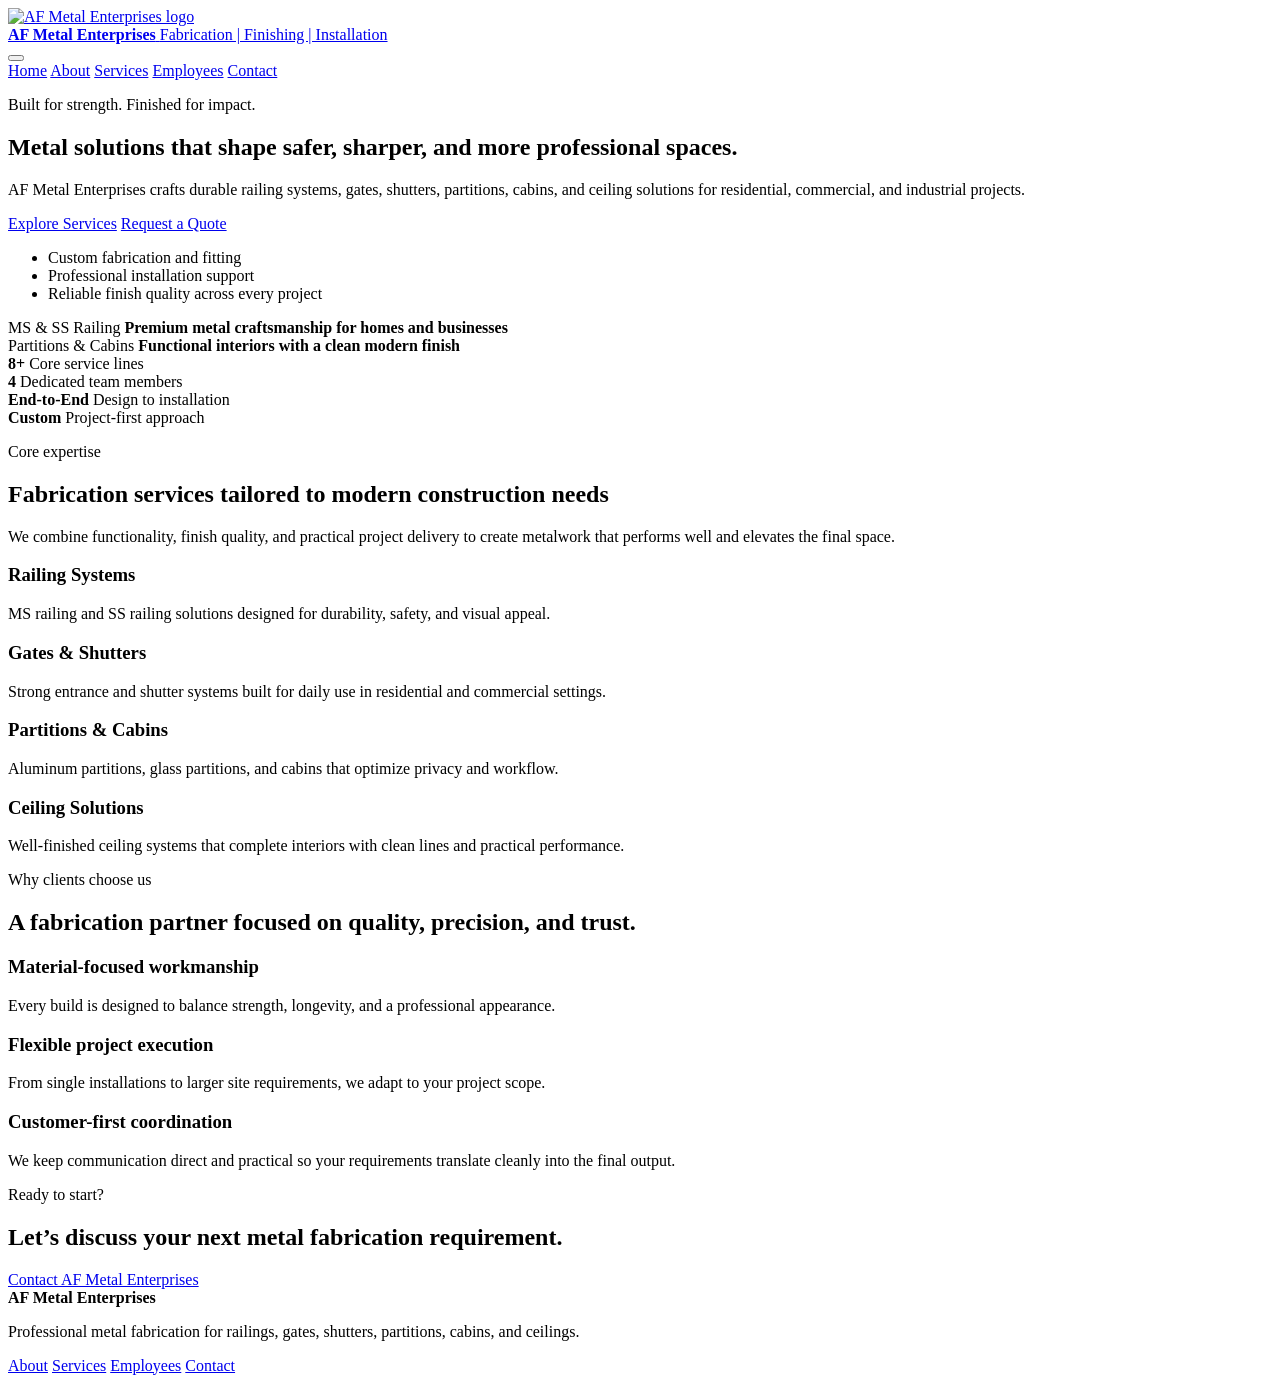
==== index.html @ 8b02d4f2 "Add files via upload" ====
<!DOCTYPE html>
<html lang="en">
<head>
  <meta charset="UTF-8">
  <meta name="viewport" content="width=device-width, initial-scale=1.0">
  <title>AF Metal Enterprises | Precision Metal Fabrication</title>
  <meta
    name="description"
    content="AF Metal Enterprises delivers reliable metal fabrication solutions including railings, gates, shutters, partitions, cabins, and ceiling systems."
  >
  <link rel="preconnect" href="https://fonts.googleapis.com">
  <link rel="preconnect" href="https://fonts.gstatic.com" crossorigin>
  <link href="https://fonts.googleapis.com/css2?family=Barlow:wght@400;500;600;700;800&family=Urbanist:wght@400;500;600;700&display=swap" rel="stylesheet">
  <link rel="stylesheet" href="assets/styles.css">
</head>
<body>
  <header class="site-header">
    <div class="container nav-wrap">
      <a class="brand" href="index.html" aria-label="AF Metal Enterprises home">
        <img src="assets/logo.svg" alt="AF Metal Enterprises logo">
        <div>
          <strong>AF Metal Enterprises</strong>
          <span>Fabrication | Finishing | Installation</span>
        </div>
      </a>
      <button class="nav-toggle" aria-expanded="false" aria-controls="site-nav">
        <span></span>
        <span></span>
        <span></span>
      </button>
      <nav class="site-nav" id="site-nav">
        <a class="active" href="index.html">Home</a>
        <a href="about.html">About</a>
        <a href="services.html">Services</a>
        <a href="team.html">Employees</a>
        <a href="contact.html">Contact</a>
      </nav>
    </div>
  </header>

  <main>
    <section class="hero">
      <div class="container hero-grid">
        <div class="hero-copy">
          <p class="eyebrow">Built for strength. Finished for impact.</p>
          <h1>Metal solutions that shape safer, sharper, and more professional spaces.</h1>
          <p class="lead">
            AF Metal Enterprises crafts durable railing systems, gates, shutters, partitions,
            cabins, and ceiling solutions for residential, commercial, and industrial projects.
          </p>
          <div class="hero-actions">
            <a class="button button-primary" href="services.html">Explore Services</a>
            <a class="button button-secondary" href="contact.html">Request a Quote</a>
          </div>
          <ul class="hero-points">
            <li>Custom fabrication and fitting</li>
            <li>Professional installation support</li>
            <li>Reliable finish quality across every project</li>
          </ul>
        </div>
        <div class="hero-panel">
          <div class="hero-card hero-card-main">
            <span>MS & SS Railing</span>
            <strong>Premium metal craftsmanship for homes and businesses</strong>
          </div>
          <div class="hero-card hero-card-accent">
            <span>Partitions & Cabins</span>
            <strong>Functional interiors with a clean modern finish</strong>
          </div>
          <div class="hero-stat-grid">
            <div class="hero-stat">
              <strong>8+</strong>
              <span>Core service lines</span>
            </div>
            <div class="hero-stat">
              <strong>4</strong>
              <span>Dedicated team members</span>
            </div>
            <div class="hero-stat">
              <strong>End-to-End</strong>
              <span>Design to installation</span>
            </div>
            <div class="hero-stat">
              <strong>Custom</strong>
              <span>Project-first approach</span>
            </div>
          </div>
        </div>
      </div>
    </section>

    <section class="section">
      <div class="container">
        <div class="section-heading">
          <p class="eyebrow">Core expertise</p>
          <h2>Fabrication services tailored to modern construction needs</h2>
          <p>
            We combine functionality, finish quality, and practical project delivery to create
            metalwork that performs well and elevates the final space.
          </p>
        </div>
        <div class="card-grid">
          <article class="feature-card">
            <h3>Railing Systems</h3>
            <p>MS railing and SS railing solutions designed for durability, safety, and visual appeal.</p>
          </article>
          <article class="feature-card">
            <h3>Gates & Shutters</h3>
            <p>Strong entrance and shutter systems built for daily use in residential and commercial settings.</p>
          </article>
          <article class="feature-card">
            <h3>Partitions & Cabins</h3>
            <p>Aluminum partitions, glass partitions, and cabins that optimize privacy and workflow.</p>
          </article>
          <article class="feature-card">
            <h3>Ceiling Solutions</h3>
            <p>Well-finished ceiling systems that complete interiors with clean lines and practical performance.</p>
          </article>
        </div>
      </div>
    </section>

    <section class="section section-dark">
      <div class="container split-section">
        <div>
          <p class="eyebrow">Why clients choose us</p>
          <h2>A fabrication partner focused on quality, precision, and trust.</h2>
        </div>
        <div class="check-list">
          <div>
            <h3>Material-focused workmanship</h3>
            <p>Every build is designed to balance strength, longevity, and a professional appearance.</p>
          </div>
          <div>
            <h3>Flexible project execution</h3>
            <p>From single installations to larger site requirements, we adapt to your project scope.</p>
          </div>
          <div>
            <h3>Customer-first coordination</h3>
            <p>We keep communication direct and practical so your requirements translate cleanly into the final output.</p>
          </div>
        </div>
      </div>
    </section>

    <section class="section">
      <div class="container cta-banner">
        <div>
          <p class="eyebrow">Ready to start?</p>
          <h2>Let’s discuss your next metal fabrication requirement.</h2>
        </div>
        <a class="button button-primary" href="contact.html">Contact AF Metal Enterprises</a>
      </div>
    </section>
  </main>

  <footer class="site-footer">
    <div class="container footer-wrap">
      <div>
        <strong>AF Metal Enterprises</strong>
        <p>Professional metal fabrication for railings, gates, shutters, partitions, cabins, and ceilings.</p>
      </div>
      <div class="footer-links">
        <a href="about.html">About</a>
        <a href="services.html">Services</a>
        <a href="team.html">Employees</a>
        <a href="contact.html">Contact</a>
      </div>
    </div>
  </footer>

  <script src="assets/script.js"></script>
</body>
</html>
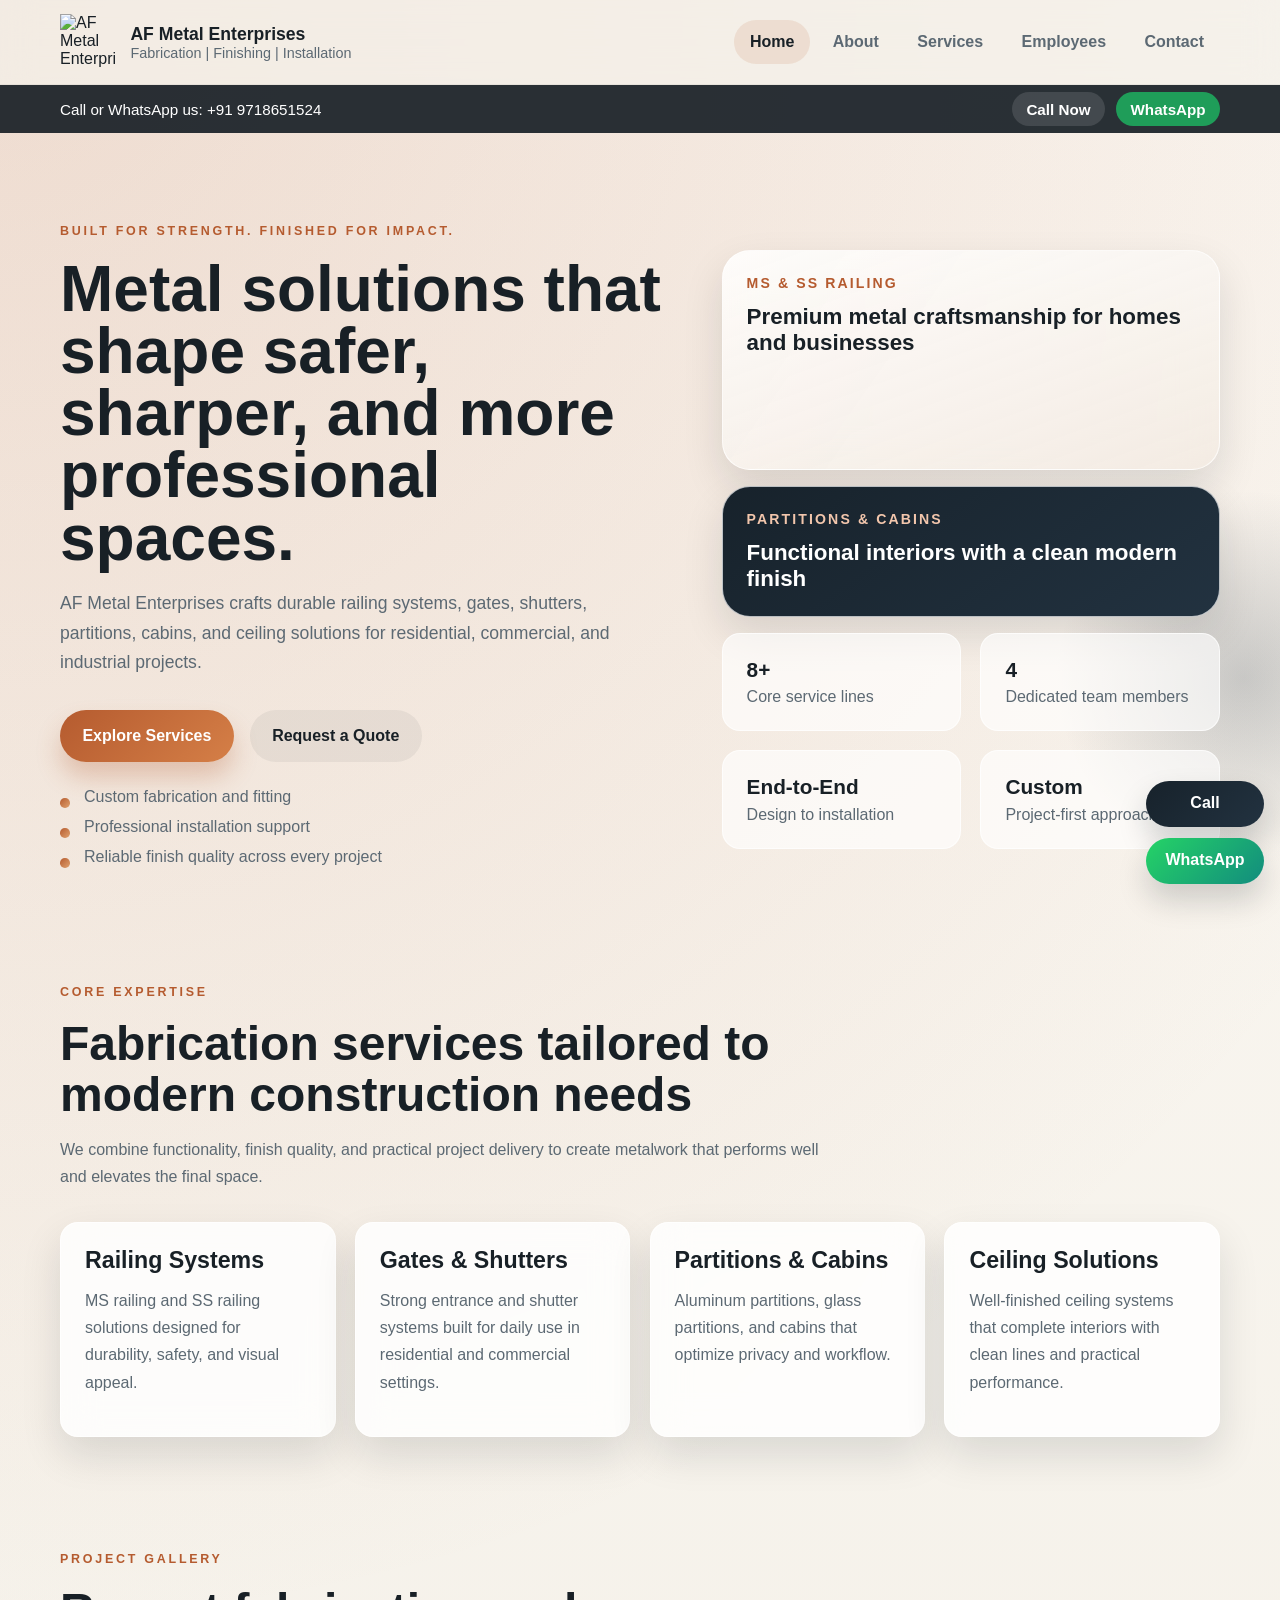
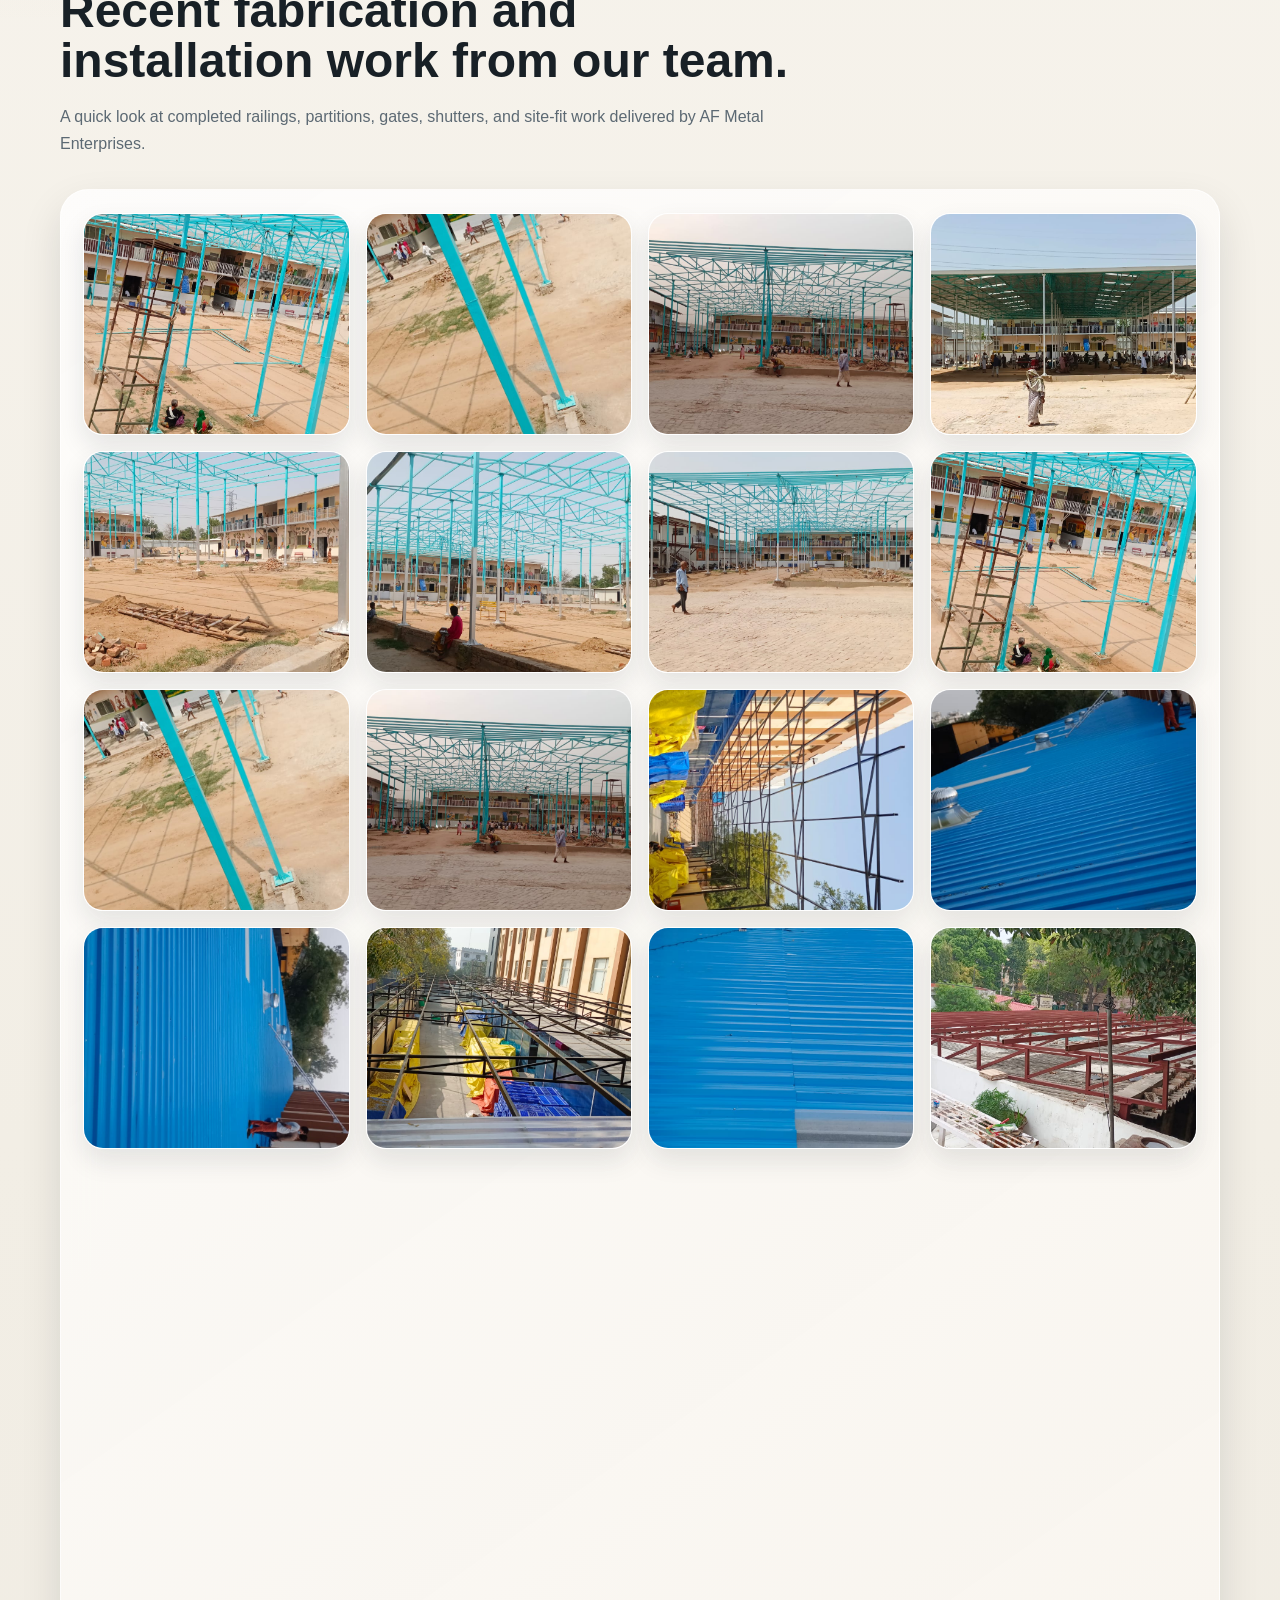
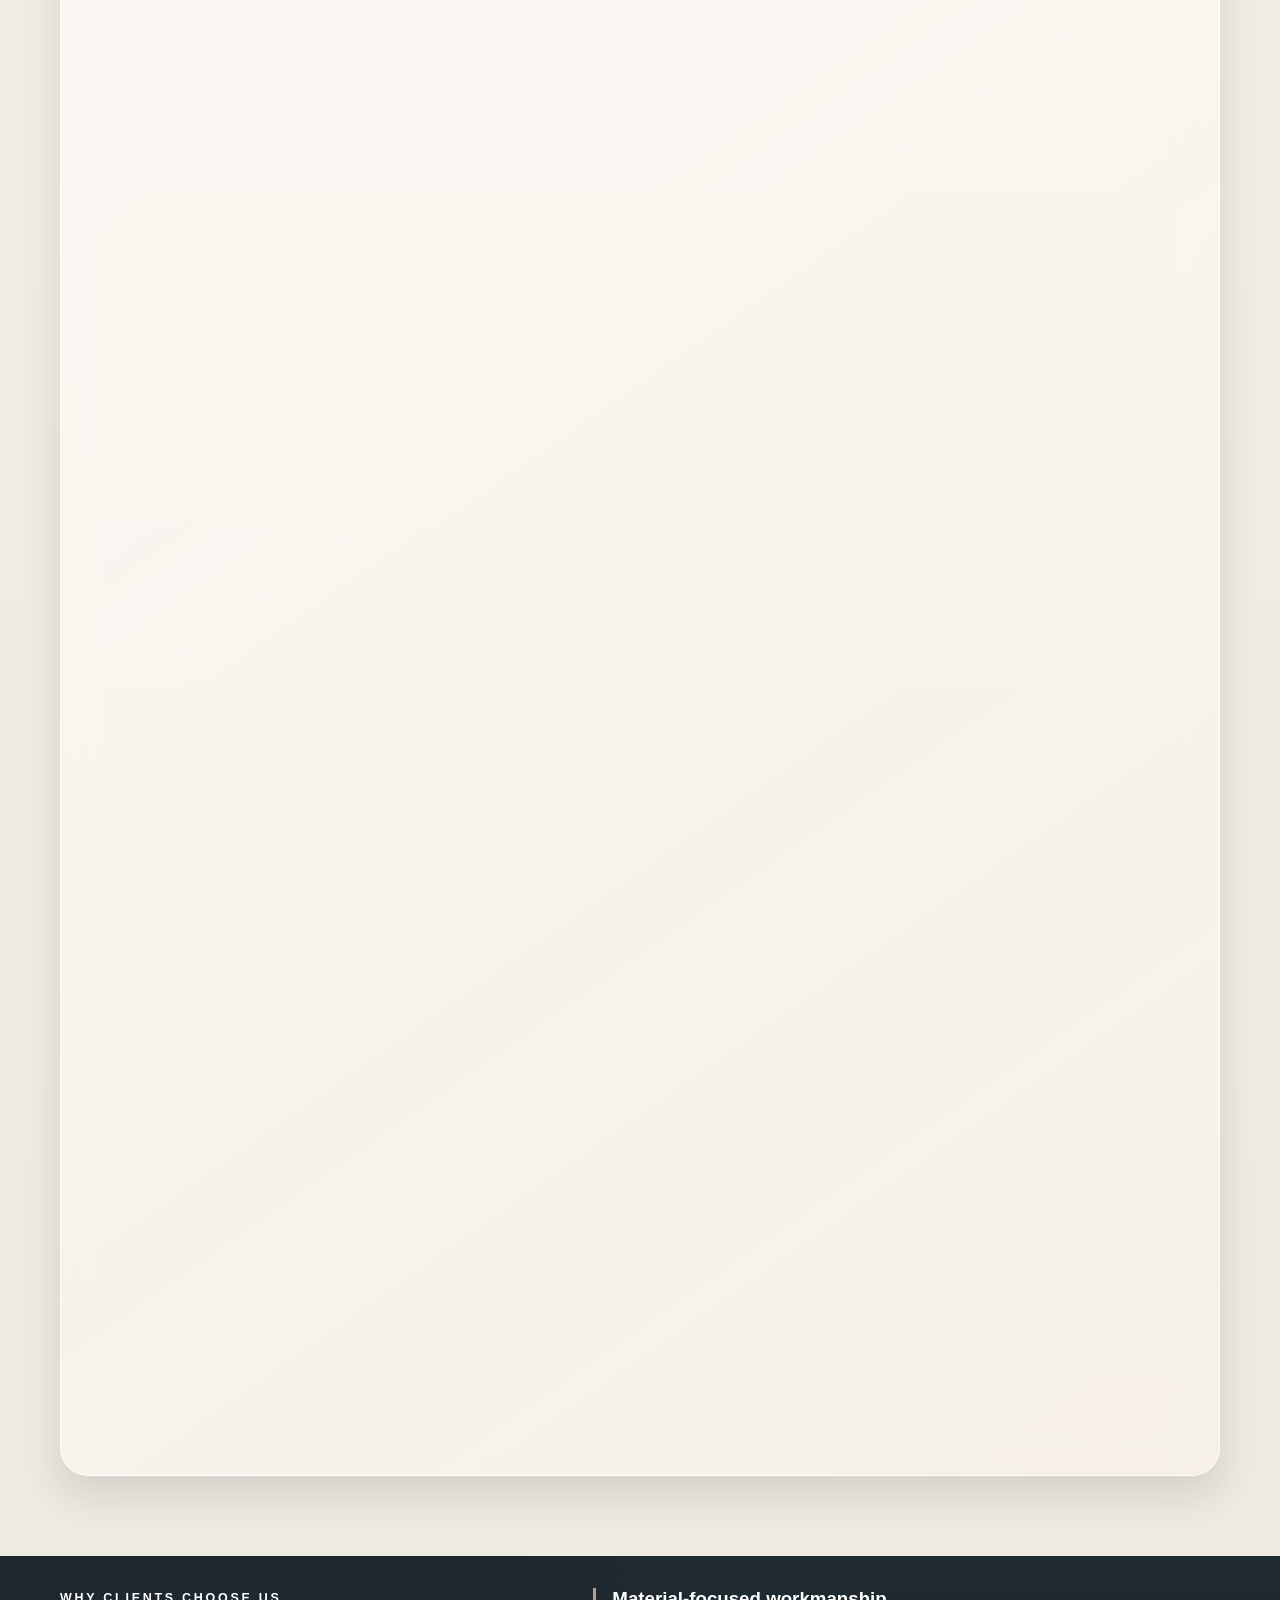
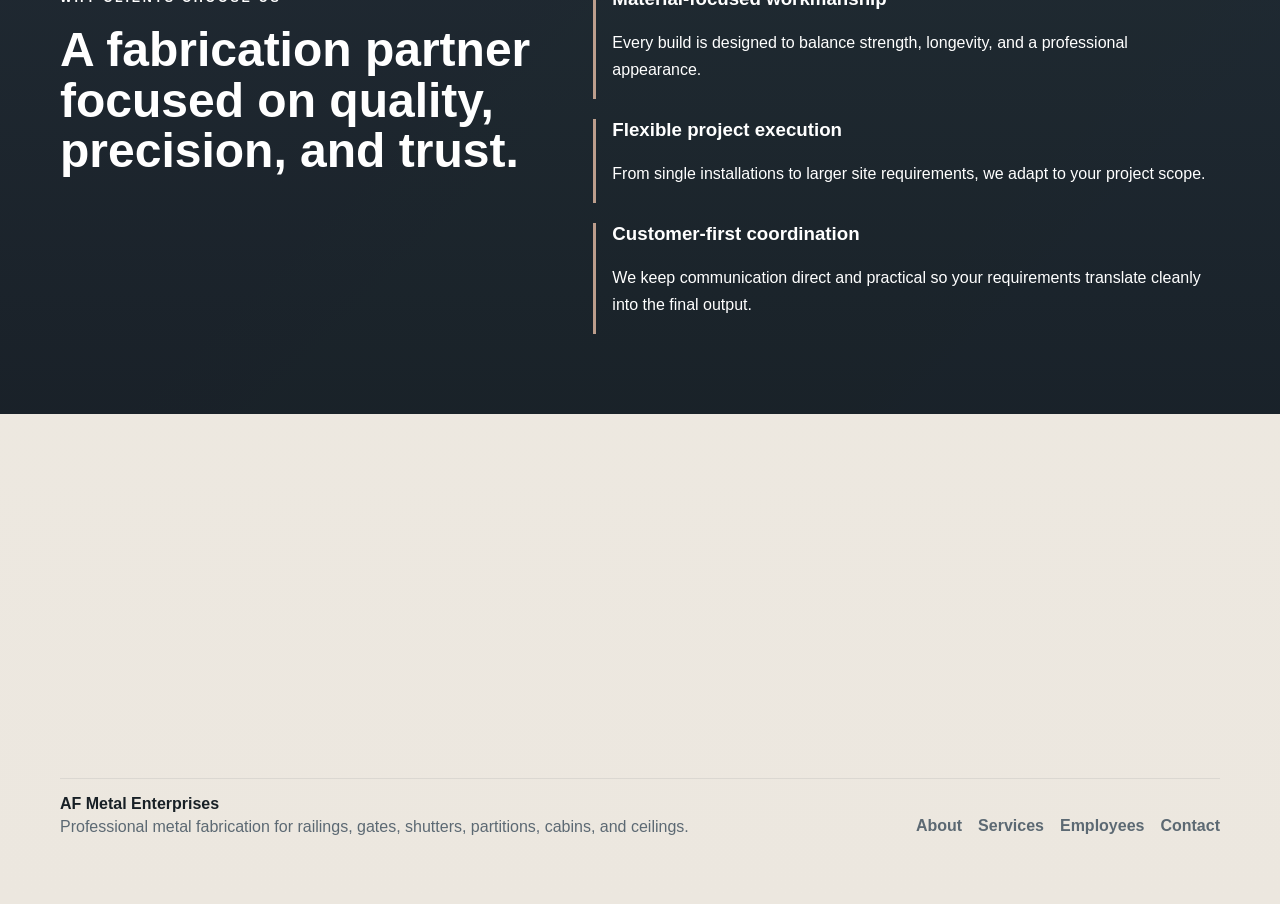
==== commit 217da7c3: "Add files via upload" ====
--- a/index.html
+++ b/index.html
@@ -38,6 +38,16 @@
     </div>
   </header>
 
+  <div class="contact-strip">
+    <div class="container contact-strip-wrap">
+      <span>Call or WhatsApp us: <a href="tel:+919718651524">+91 9718651524</a></span>
+      <div class="contact-strip-actions">
+        <a href="tel:+919718651524">Call Now</a>
+        <a href="https://wa.me/919718651524" target="_blank" rel="noopener noreferrer">WhatsApp</a>
+      </div>
+    </div>
+  </div>
+
   <main>
     <section class="hero">
       <div class="container hero-grid">
@@ -120,6 +130,68 @@
       </div>
     </section>
 
+    <section class="section" id="gallery">
+      <div class="container">
+        <div class="section-heading">
+          <p class="eyebrow">Project gallery</p>
+          <h2>Recent fabrication and installation work from our team.</h2>
+          <p>
+            A quick look at completed railings, partitions, gates, shutters, and site-fit work
+            delivered by AF Metal Enterprises.
+          </p>
+        </div>
+        <div class="gallery-shell">
+          <div class="gallery-grid">
+            <figure class="gallery-item"><img src="image/3395d82e-5c03-4861-81c0-1f1df568e9cb.jpg" alt="AF Metal Enterprises fabrication project photo 1" loading="lazy"></figure>
+            <figure class="gallery-item"><img src="image/57dc7f8e-3d53-435e-9eb4-927560e8a724.jpg" alt="AF Metal Enterprises fabrication project photo 2" loading="lazy"></figure>
+            <figure class="gallery-item"><img src="image/da5f22d9-324e-4f74-80af-08bebeda7c57.jpg" alt="AF Metal Enterprises fabrication project photo 3" loading="lazy"></figure>
+            <figure class="gallery-item"><img src="image/IMG_5376.JPG" alt="AF Metal Enterprises fabrication project photo 4" loading="lazy"></figure>
+            <figure class="gallery-item"><img src="image/IMG_5377.JPG" alt="AF Metal Enterprises fabrication project photo 5" loading="lazy"></figure>
+            <figure class="gallery-item"><img src="image/IMG_5378.JPG" alt="AF Metal Enterprises fabrication project photo 6" loading="lazy"></figure>
+            <figure class="gallery-item"><img src="image/IMG_5379.JPG" alt="AF Metal Enterprises fabrication project photo 7" loading="lazy"></figure>
+            <figure class="gallery-item"><img src="image/IMG_5380.JPG" alt="AF Metal Enterprises fabrication project photo 8" loading="lazy"></figure>
+            <figure class="gallery-item"><img src="image/IMG_5381.JPG" alt="AF Metal Enterprises fabrication project photo 9" loading="lazy"></figure>
+            <figure class="gallery-item"><img src="image/IMG_5382.JPG" alt="AF Metal Enterprises fabrication project photo 10" loading="lazy"></figure>
+            <figure class="gallery-item"><img src="image/IMG_5384.JPG" alt="AF Metal Enterprises fabrication project photo 11" loading="lazy"></figure>
+            <figure class="gallery-item"><img src="image/IMG_5385.JPG" alt="AF Metal Enterprises fabrication project photo 12" loading="lazy"></figure>
+            <figure class="gallery-item"><img src="image/IMG_5386.JPG" alt="AF Metal Enterprises fabrication project photo 13" loading="lazy"></figure>
+            <figure class="gallery-item"><img src="image/IMG_5387.JPG" alt="AF Metal Enterprises fabrication project photo 14" loading="lazy"></figure>
+            <figure class="gallery-item"><img src="image/IMG_5388.JPG" alt="AF Metal Enterprises fabrication project photo 15" loading="lazy"></figure>
+            <figure class="gallery-item"><img src="image/IMG_5389.JPG" alt="AF Metal Enterprises fabrication project photo 16" loading="lazy"></figure>
+            <figure class="gallery-item"><img src="image/IMG_5390.JPG" alt="AF Metal Enterprises fabrication project photo 17" loading="lazy"></figure>
+            <figure class="gallery-item"><img src="image/IMG_5391.JPG" alt="AF Metal Enterprises fabrication project photo 18" loading="lazy"></figure>
+            <figure class="gallery-item"><img src="image/IMG_5392.JPG" alt="AF Metal Enterprises fabrication project photo 19" loading="lazy"></figure>
+            <figure class="gallery-item"><img src="image/IMG_5393.JPG" alt="AF Metal Enterprises fabrication project photo 20" loading="lazy"></figure>
+            <figure class="gallery-item"><img src="image/IMG_5394.JPG" alt="AF Metal Enterprises fabrication project photo 21" loading="lazy"></figure>
+            <figure class="gallery-item"><img src="image/IMG_5395.JPG" alt="AF Metal Enterprises fabrication project photo 22" loading="lazy"></figure>
+            <figure class="gallery-item"><img src="image/IMG_5396.JPG" alt="AF Metal Enterprises fabrication project photo 23" loading="lazy"></figure>
+            <figure class="gallery-item"><img src="image/IMG_5397.JPG" alt="AF Metal Enterprises fabrication project photo 24" loading="lazy"></figure>
+            <figure class="gallery-item"><img src="image/IMG_5398.JPG" alt="AF Metal Enterprises fabrication project photo 25" loading="lazy"></figure>
+            <figure class="gallery-item"><img src="image/IMG_5399.JPG" alt="AF Metal Enterprises fabrication project photo 26" loading="lazy"></figure>
+            <figure class="gallery-item"><img src="image/IMG_5400.JPG" alt="AF Metal Enterprises fabrication project photo 27" loading="lazy"></figure>
+            <figure class="gallery-item"><img src="image/IMG_5401.JPG" alt="AF Metal Enterprises fabrication project photo 28" loading="lazy"></figure>
+            <figure class="gallery-item"><img src="image/IMG_5402.JPG" alt="AF Metal Enterprises fabrication project photo 29" loading="lazy"></figure>
+            <figure class="gallery-item"><img src="image/IMG_5403.JPG" alt="AF Metal Enterprises fabrication project photo 30" loading="lazy"></figure>
+            <figure class="gallery-item"><img src="image/IMG_5405.JPG" alt="AF Metal Enterprises fabrication project photo 31" loading="lazy"></figure>
+            <figure class="gallery-item"><img src="image/IMG_5407.JPG" alt="AF Metal Enterprises fabrication project photo 32" loading="lazy"></figure>
+            <figure class="gallery-item"><img src="image/IMG_5408.JPG" alt="AF Metal Enterprises fabrication project photo 33" loading="lazy"></figure>
+            <figure class="gallery-item"><img src="image/IMG_5409.JPG" alt="AF Metal Enterprises fabrication project photo 34" loading="lazy"></figure>
+            <figure class="gallery-item"><img src="image/IMG_5410.JPG" alt="AF Metal Enterprises fabrication project photo 35" loading="lazy"></figure>
+            <figure class="gallery-item"><img src="image/IMG_5411.JPG" alt="AF Metal Enterprises fabrication project photo 36" loading="lazy"></figure>
+            <figure class="gallery-item"><img src="image/IMG_5412.JPG" alt="AF Metal Enterprises fabrication project photo 37" loading="lazy"></figure>
+            <figure class="gallery-item"><img src="image/IMG_5413.JPG" alt="AF Metal Enterprises fabrication project photo 38" loading="lazy"></figure>
+            <figure class="gallery-item"><img src="image/IMG_5414.JPG" alt="AF Metal Enterprises fabrication project photo 39" loading="lazy"></figure>
+            <figure class="gallery-item"><img src="image/IMG_5415.JPG" alt="AF Metal Enterprises fabrication project photo 40" loading="lazy"></figure>
+            <figure class="gallery-item"><img src="image/IMG_5417.JPG" alt="AF Metal Enterprises fabrication project photo 41" loading="lazy"></figure>
+            <figure class="gallery-item"><img src="image/IMG_5418.JPG" alt="AF Metal Enterprises fabrication project photo 42" loading="lazy"></figure>
+            <figure class="gallery-item"><img src="image/IMG_5419.JPG" alt="AF Metal Enterprises fabrication project photo 43" loading="lazy"></figure>
+            <figure class="gallery-item"><img src="image/IMG_5420.JPG" alt="AF Metal Enterprises fabrication project photo 44" loading="lazy"></figure>
+            <figure class="gallery-item"><img src="image/IMG_5421.JPG" alt="AF Metal Enterprises fabrication project photo 45" loading="lazy"></figure>
+          </div>
+        </div>
+      </div>
+    </section>
+
     <section class="section section-dark">
       <div class="container split-section">
         <div>
@@ -169,6 +241,11 @@
     </div>
   </footer>
 
+  <div class="floating-contact" aria-label="Quick contact actions">
+    <a class="floating-contact-call" href="tel:+919718651524">Call</a>
+    <a class="floating-contact-whatsapp" href="https://wa.me/919718651524" target="_blank" rel="noopener noreferrer">WhatsApp</a>
+  </div>
+
   <script src="assets/script.js"></script>
 </body>
 </html>
--- a/assets/styles.css
+++ b/assets/styles.css
@@ -0,0 +1,777 @@
+:root {
+  --bg: #f4f1ea;
+  --surface: rgba(255, 255, 255, 0.82);
+  --surface-strong: #ffffff;
+  --surface-dark: #17222b;
+  --surface-dark-alt: #223240;
+  --text: #182026;
+  --muted: #5c6973;
+  --primary: #b55b2f;
+  --primary-deep: #8d431d;
+  --secondary: #7f8f98;
+  --line: rgba(24, 32, 38, 0.08);
+  --shadow: 0 18px 40px rgba(18, 28, 35, 0.12);
+  --radius-lg: 28px;
+  --radius-md: 18px;
+  --radius-sm: 12px;
+  --container: 1160px;
+}
+
+* {
+  box-sizing: border-box;
+}
+
+html {
+  scroll-behavior: smooth;
+}
+
+body {
+  margin: 0;
+  font-family: "Urbanist", sans-serif;
+  color: var(--text);
+  background:
+    radial-gradient(circle at top left, rgba(181, 91, 47, 0.18), transparent 28%),
+    linear-gradient(180deg, #fbf8f3 0%, #f2eee5 48%, #ece7df 100%);
+}
+
+img {
+  display: block;
+  max-width: 100%;
+}
+
+a {
+  color: inherit;
+  text-decoration: none;
+}
+
+p {
+  line-height: 1.7;
+  color: var(--muted);
+}
+
+h1,
+h2,
+h3,
+strong {
+  font-family: "Barlow", sans-serif;
+  color: var(--text);
+}
+
+h1,
+h2,
+h3,
+p {
+  margin-top: 0;
+}
+
+.container {
+  width: min(calc(100% - 2rem), var(--container));
+  margin: 0 auto;
+}
+
+.site-header {
+  position: sticky;
+  top: 0;
+  z-index: 20;
+  backdrop-filter: blur(16px);
+  background: rgba(244, 241, 234, 0.72);
+  border-bottom: 1px solid rgba(24, 32, 38, 0.06);
+}
+
+.contact-strip {
+  background: rgba(24, 32, 38, 0.92);
+  color: #fff;
+}
+
+.contact-strip-wrap {
+  display: flex;
+  align-items: center;
+  justify-content: space-between;
+  gap: 1rem;
+  min-height: 48px;
+  font-size: 0.95rem;
+}
+
+.contact-strip-wrap span,
+.contact-strip-wrap span a {
+  color: #fff;
+}
+
+.contact-strip-actions {
+  display: flex;
+  flex-wrap: wrap;
+  gap: 0.7rem;
+}
+
+.contact-strip-actions a {
+  display: inline-flex;
+  align-items: center;
+  justify-content: center;
+  min-height: 34px;
+  padding: 0.45rem 0.9rem;
+  border-radius: 999px;
+  background: rgba(255, 255, 255, 0.12);
+  color: #fff;
+  font-weight: 700;
+}
+
+.contact-strip-actions a:last-child {
+  background: #1f9d59;
+}
+
+.nav-wrap {
+  display: flex;
+  align-items: center;
+  justify-content: space-between;
+  min-height: 84px;
+  gap: 1.5rem;
+}
+
+.brand {
+  display: flex;
+  align-items: center;
+  gap: 0.9rem;
+}
+
+.brand img {
+  width: 56px;
+  height: 56px;
+}
+
+.brand strong {
+  display: block;
+  font-size: 1.1rem;
+}
+
+.brand span {
+  display: block;
+  color: var(--muted);
+  font-size: 0.9rem;
+}
+
+.site-nav {
+  display: flex;
+  align-items: center;
+  gap: 0.4rem;
+}
+
+.site-nav a {
+  padding: 0.8rem 1rem;
+  border-radius: 999px;
+  color: var(--muted);
+  font-weight: 600;
+}
+
+.site-nav a:hover,
+.site-nav a.active {
+  background: rgba(181, 91, 47, 0.12);
+  color: var(--text);
+}
+
+.nav-toggle {
+  display: none;
+  border: 0;
+  background: transparent;
+  padding: 0.4rem;
+  cursor: pointer;
+}
+
+.nav-toggle span {
+  display: block;
+  width: 25px;
+  height: 2px;
+  background: var(--text);
+  margin: 5px 0;
+  transition: transform 0.25s ease, opacity 0.25s ease;
+}
+
+.hero,
+.page-hero {
+  position: relative;
+  overflow: hidden;
+}
+
+.hero::before,
+.page-hero::before {
+  content: "";
+  position: absolute;
+  inset: auto -12% 10% auto;
+  width: 380px;
+  height: 380px;
+  border-radius: 50%;
+  background: radial-gradient(circle, rgba(34, 50, 64, 0.22), transparent 70%);
+  pointer-events: none;
+}
+
+.hero {
+  padding: 5.5rem 0 4.5rem;
+}
+
+.page-hero {
+  padding: 4.5rem 0 2rem;
+}
+
+.hero-grid,
+.two-column,
+.contact-grid,
+.split-section {
+  display: grid;
+  gap: 2rem;
+}
+
+.hero-grid {
+  grid-template-columns: 1.2fr 0.95fr;
+  align-items: center;
+}
+
+.eyebrow {
+  margin-bottom: 1rem;
+  text-transform: uppercase;
+  letter-spacing: 0.22em;
+  font-size: 0.78rem;
+  font-weight: 700;
+  color: var(--primary);
+}
+
+.hero h1,
+.page-hero h1 {
+  font-size: clamp(2.6rem, 5vw, 5rem);
+  line-height: 0.97;
+  margin-bottom: 1.25rem;
+}
+
+.lead {
+  font-size: 1.1rem;
+  max-width: 60ch;
+}
+
+.narrow {
+  max-width: 48rem;
+}
+
+.hero-actions {
+  display: flex;
+  flex-wrap: wrap;
+  gap: 1rem;
+  margin: 2rem 0 1.6rem;
+}
+
+.button {
+  display: inline-flex;
+  align-items: center;
+  justify-content: center;
+  min-height: 52px;
+  padding: 0.95rem 1.4rem;
+  border-radius: 999px;
+  font-weight: 700;
+  transition: transform 0.2s ease, box-shadow 0.2s ease, background 0.2s ease;
+}
+
+.button:hover {
+  transform: translateY(-2px);
+}
+
+.button-primary {
+  background: linear-gradient(135deg, var(--primary) 0%, #d57f47 100%);
+  color: #fff;
+  box-shadow: 0 15px 24px rgba(181, 91, 47, 0.28);
+}
+
+.button-secondary {
+  background: rgba(24, 32, 38, 0.06);
+  color: var(--text);
+}
+
+.hero-points,
+.detail-list {
+  list-style: none;
+  padding: 0;
+  margin: 0;
+}
+
+.hero-points li,
+.detail-list li {
+  position: relative;
+  padding-left: 1.5rem;
+  margin-bottom: 0.75rem;
+  color: var(--muted);
+}
+
+.hero-points li::before,
+.detail-list li::before {
+  content: "";
+  position: absolute;
+  left: 0;
+  top: 0.65rem;
+  width: 0.6rem;
+  height: 0.6rem;
+  border-radius: 50%;
+  background: linear-gradient(135deg, var(--primary), #e0a26f);
+}
+
+.hero-panel {
+  display: grid;
+  gap: 1rem;
+}
+
+.hero-card,
+.feature-card,
+.service-card,
+.team-card,
+.info-panel,
+.contact-form,
+.cta-banner {
+  background: var(--surface);
+  border: 1px solid rgba(255, 255, 255, 0.7);
+  box-shadow: var(--shadow);
+  backdrop-filter: blur(18px);
+}
+
+.hero-card {
+  padding: 1.5rem;
+  border-radius: var(--radius-lg);
+}
+
+.hero-card span,
+.hero-card strong {
+  display: block;
+}
+
+.hero-card span {
+  color: var(--primary);
+  font-size: 0.88rem;
+  font-weight: 700;
+  margin-bottom: 0.8rem;
+  text-transform: uppercase;
+  letter-spacing: 0.15em;
+}
+
+.hero-card strong {
+  font-size: 1.4rem;
+  line-height: 1.15;
+}
+
+.hero-card-main {
+  min-height: 220px;
+  background:
+    linear-gradient(160deg, rgba(255, 255, 255, 0.88), rgba(242, 234, 225, 0.8)),
+    linear-gradient(125deg, rgba(181, 91, 47, 0.08), transparent 45%);
+}
+
+.hero-card-accent {
+  background: linear-gradient(145deg, var(--surface-dark) 0%, var(--surface-dark-alt) 100%);
+}
+
+.hero-card-accent strong,
+.hero-card-accent {
+  color: #fff;
+}
+
+.hero-card-accent span {
+  color: #f2c6ac;
+}
+
+.hero-stat-grid,
+.card-grid,
+.service-grid,
+.team-grid {
+  display: grid;
+  gap: 1.2rem;
+}
+
+.hero-stat-grid {
+  grid-template-columns: repeat(2, minmax(0, 1fr));
+}
+
+.hero-stat,
+.feature-card,
+.service-card,
+.team-card {
+  border-radius: var(--radius-md);
+  padding: 1.5rem;
+}
+
+.hero-stat {
+  background: rgba(255, 255, 255, 0.64);
+  border: 1px solid rgba(255, 255, 255, 0.7);
+}
+
+.hero-stat strong {
+  display: block;
+  font-size: 1.3rem;
+  margin-bottom: 0.4rem;
+}
+
+.hero-stat span {
+  color: var(--muted);
+}
+
+.section {
+  padding: 2rem 0 5rem;
+}
+
+.section-dark {
+  background:
+    linear-gradient(180deg, rgba(23, 34, 43, 0.96), rgba(17, 26, 34, 0.96)),
+    linear-gradient(135deg, rgba(181, 91, 47, 0.18), transparent);
+  color: #fff;
+}
+
+.section-dark h2,
+.section-dark h3,
+.section-dark strong,
+.section-dark p {
+  color: #fff;
+}
+
+.section-heading {
+  max-width: 48rem;
+  margin-bottom: 2rem;
+}
+
+.section-heading h2,
+.split-section h2,
+.cta-banner h2,
+.two-column h2,
+.info-panel h2 {
+  font-size: clamp(2rem, 4vw, 3rem);
+  line-height: 1.05;
+  margin-bottom: 1rem;
+}
+
+.card-grid {
+  grid-template-columns: repeat(4, minmax(0, 1fr));
+}
+
+.feature-card h3,
+.service-card h2,
+.team-card h2,
+.info-panel h3 {
+  font-size: 1.45rem;
+  margin-bottom: 0.8rem;
+}
+
+.split-section {
+  grid-template-columns: 0.8fr 1fr;
+  align-items: start;
+}
+
+.check-list {
+  display: grid;
+  gap: 1.25rem;
+}
+
+.check-list div {
+  border-left: 3px solid rgba(242, 198, 172, 0.75);
+  padding-left: 1rem;
+}
+
+.cta-banner {
+  border-radius: var(--radius-lg);
+  padding: 2rem;
+  display: flex;
+  align-items: center;
+  justify-content: space-between;
+  gap: 1.5rem;
+}
+
+.two-column {
+  grid-template-columns: 1.15fr 0.85fr;
+  align-items: start;
+}
+
+.info-panel,
+.contact-form {
+  border-radius: var(--radius-lg);
+  padding: 1.75rem;
+}
+
+.service-grid {
+  grid-template-columns: repeat(2, minmax(0, 1fr));
+}
+
+.gallery-shell {
+  padding: 1.4rem;
+  border-radius: var(--radius-lg);
+  background: linear-gradient(145deg, rgba(255, 255, 255, 0.78), rgba(248, 242, 233, 0.74));
+  border: 1px solid rgba(255, 255, 255, 0.72);
+  box-shadow: var(--shadow);
+  backdrop-filter: blur(18px);
+}
+
+.gallery-grid {
+  display: grid;
+  grid-template-columns: repeat(4, minmax(0, 1fr));
+  gap: 1rem;
+}
+
+.gallery-item {
+  margin: 0;
+  border-radius: 20px;
+  overflow: hidden;
+  background: rgba(255, 255, 255, 0.7);
+  border: 1px solid rgba(255, 255, 255, 0.72);
+  box-shadow: 0 12px 26px rgba(18, 28, 35, 0.1);
+}
+
+.gallery-item img {
+  width: 100%;
+  height: 220px;
+  object-fit: cover;
+  transition: transform 0.35s ease, filter 0.35s ease;
+}
+
+.gallery-item:hover img {
+  transform: scale(1.04);
+  filter: saturate(1.05);
+}
+
+.service-card {
+  min-height: 190px;
+}
+
+.team-grid {
+  grid-template-columns: repeat(4, minmax(0, 1fr));
+}
+
+.team-avatar {
+  width: 64px;
+  height: 64px;
+  border-radius: 18px;
+  display: grid;
+  place-items: center;
+  margin-bottom: 1rem;
+  background: linear-gradient(135deg, rgba(181, 91, 47, 0.18), rgba(34, 50, 64, 0.14));
+  color: var(--primary-deep);
+  font-family: "Barlow", sans-serif;
+  font-size: 1.25rem;
+  font-weight: 800;
+}
+
+.team-photo {
+  margin-bottom: 1rem;
+  border-radius: 22px;
+  overflow: hidden;
+  background: linear-gradient(135deg, rgba(181, 91, 47, 0.14), rgba(34, 50, 64, 0.1));
+  aspect-ratio: 4 / 4.5;
+}
+
+.team-photo img {
+  width: 100%;
+  height: 100%;
+  object-fit: cover;
+}
+
+.role {
+  font-weight: 700;
+  color: var(--primary);
+}
+
+.contact-grid {
+  grid-template-columns: 0.9fr 1.1fr;
+  align-items: start;
+}
+
+.contact-form {
+  display: grid;
+  gap: 1rem;
+}
+
+.contact-quick-actions {
+  display: flex;
+  flex-wrap: wrap;
+  gap: 0.9rem;
+  margin-top: 1.5rem;
+}
+
+.contact-form label {
+  display: grid;
+  gap: 0.45rem;
+  color: var(--text);
+  font-weight: 700;
+}
+
+.contact-form input,
+.contact-form textarea {
+  width: 100%;
+  border: 1px solid var(--line);
+  border-radius: 16px;
+  padding: 0.95rem 1rem;
+  font: inherit;
+  color: var(--text);
+  background: rgba(255, 255, 255, 0.8);
+}
+
+.contact-form input:focus,
+.contact-form textarea:focus {
+  outline: 2px solid rgba(181, 91, 47, 0.22);
+  border-color: rgba(181, 91, 47, 0.32);
+}
+
+.site-footer {
+  padding: 2rem 0 3rem;
+}
+
+.floating-contact {
+  position: fixed;
+  right: 1rem;
+  bottom: 1rem;
+  z-index: 25;
+  display: grid;
+  gap: 0.7rem;
+}
+
+.floating-contact a {
+  min-width: 118px;
+  min-height: 46px;
+  padding: 0.8rem 1rem;
+  border-radius: 999px;
+  color: #fff;
+  font-weight: 800;
+  text-align: center;
+  box-shadow: 0 16px 30px rgba(18, 28, 35, 0.18);
+}
+
+.floating-contact-call {
+  background: linear-gradient(135deg, var(--surface-dark), var(--surface-dark-alt));
+}
+
+.floating-contact-whatsapp {
+  background: linear-gradient(135deg, #25d366, #128c7e);
+}
+
+.footer-wrap {
+  display: flex;
+  align-items: center;
+  justify-content: space-between;
+  gap: 1.5rem;
+  padding-top: 1rem;
+  border-top: 1px solid rgba(24, 32, 38, 0.08);
+}
+
+.footer-links {
+  display: flex;
+  flex-wrap: wrap;
+  gap: 1rem;
+}
+
+.footer-links a {
+  color: var(--muted);
+  font-weight: 600;
+}
+
+.reveal {
+  opacity: 0;
+  transform: translateY(18px);
+  transition: opacity 0.7s ease, transform 0.7s ease;
+}
+
+.reveal.in-view {
+  opacity: 1;
+  transform: translateY(0);
+}
+
+@media (max-width: 980px) {
+  .hero-grid,
+  .two-column,
+  .contact-grid,
+  .split-section,
+  .card-grid,
+  .team-grid {
+    grid-template-columns: 1fr;
+  }
+
+  .gallery-grid {
+    grid-template-columns: repeat(2, minmax(0, 1fr));
+  }
+
+  .service-grid {
+    grid-template-columns: 1fr;
+  }
+
+  .cta-banner,
+  .footer-wrap,
+  .contact-strip-wrap {
+    flex-direction: column;
+    align-items: start;
+  }
+
+  .site-nav {
+    position: absolute;
+    top: 84px;
+    right: 1rem;
+    left: 1rem;
+    display: none;
+    flex-direction: column;
+    align-items: stretch;
+    padding: 1rem;
+    background: rgba(250, 247, 241, 0.96);
+    border: 1px solid rgba(24, 32, 38, 0.08);
+    border-radius: 20px;
+    box-shadow: var(--shadow);
+  }
+
+  .site-nav.open {
+    display: flex;
+  }
+
+  .nav-toggle {
+    display: block;
+  }
+}
+
+@media (max-width: 640px) {
+  .hero,
+  .page-hero {
+    padding-top: 3.5rem;
+  }
+
+  .section {
+    padding-bottom: 4rem;
+  }
+
+  .hero-stat-grid {
+    grid-template-columns: 1fr;
+  }
+
+  .gallery-grid {
+    grid-template-columns: 1fr;
+  }
+
+  .gallery-shell {
+    padding: 1rem;
+  }
+
+  .gallery-item img {
+    height: 240px;
+  }
+
+  .brand span {
+    display: none;
+  }
+
+  .button,
+  .site-nav a {
+    width: 100%;
+  }
+
+  .contact-strip-actions,
+  .contact-quick-actions,
+  .floating-contact {
+    width: 100%;
+  }
+
+  .floating-contact {
+    right: 0.8rem;
+    left: 0.8rem;
+    bottom: 0.8rem;
+  }
+
+  .floating-contact a {
+    min-width: 0;
+  }
+
+  .hero-actions {
+    flex-direction: column;
+  }
+}
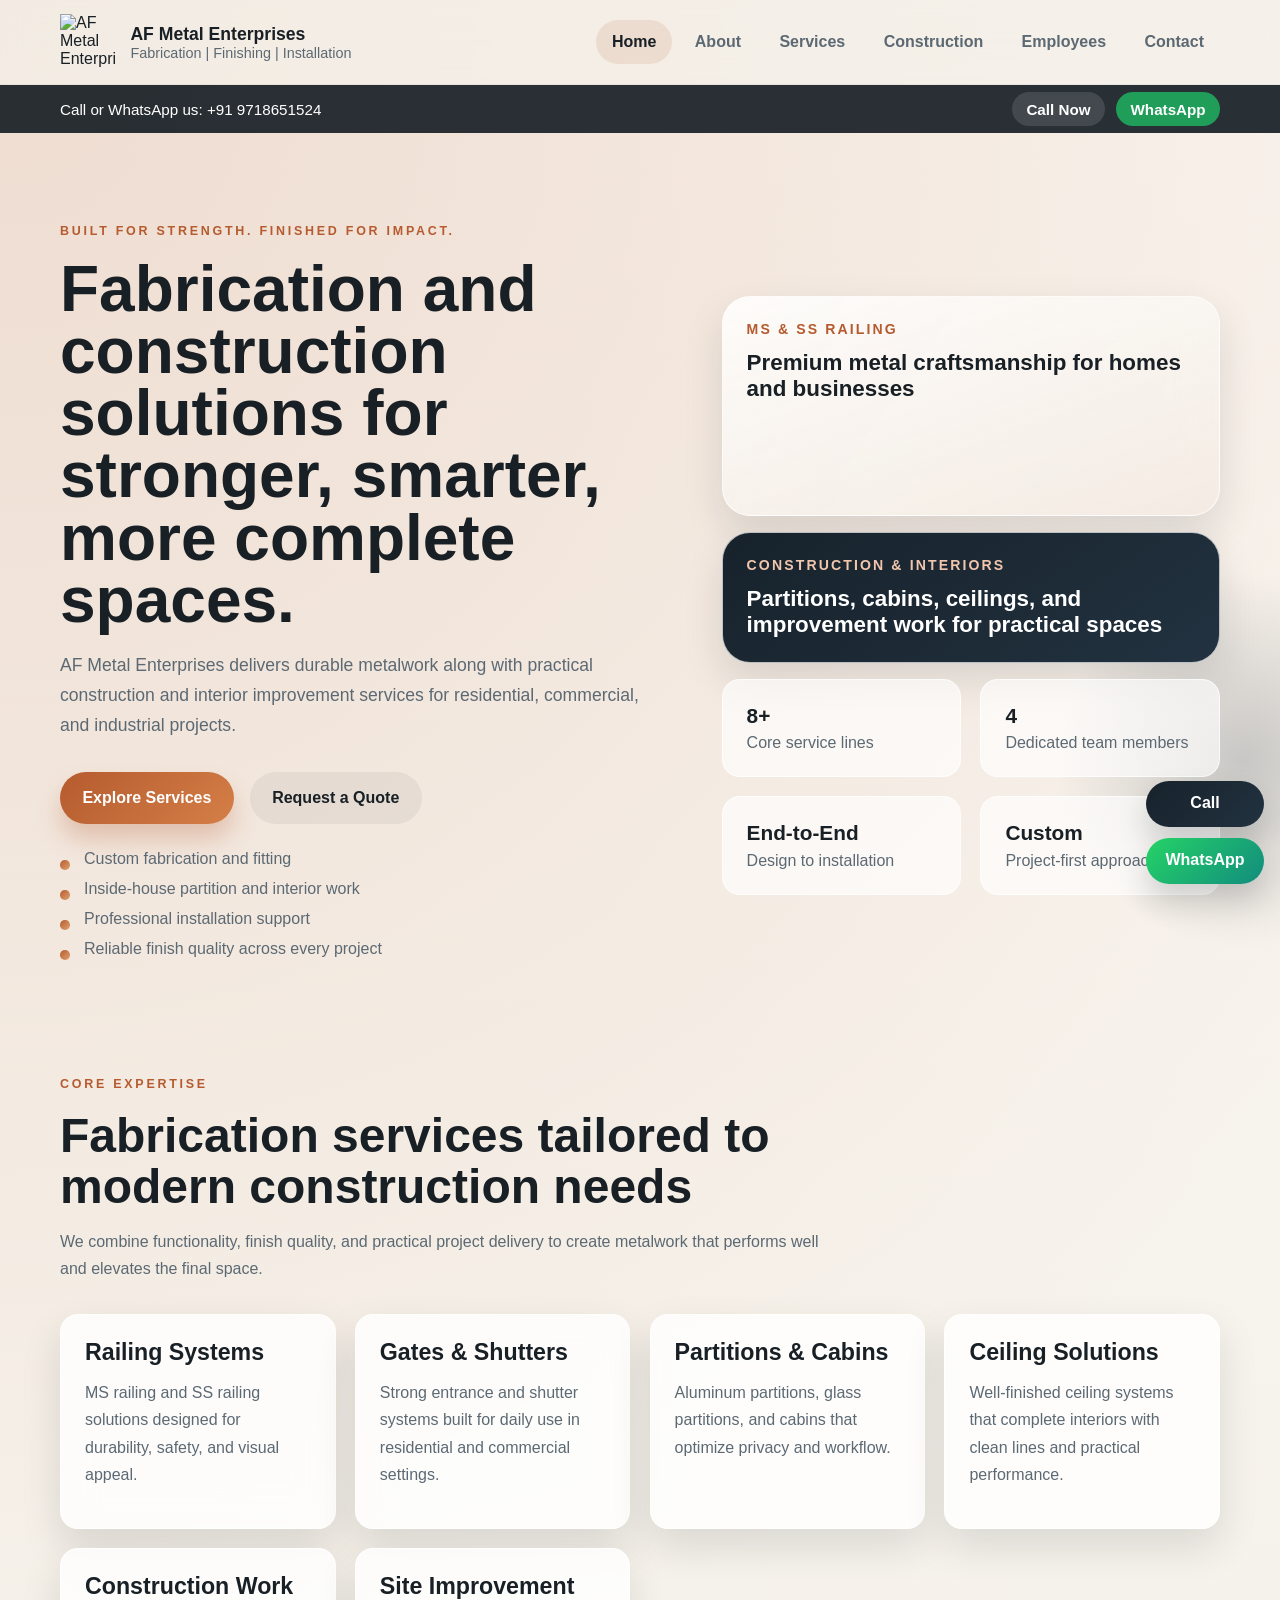
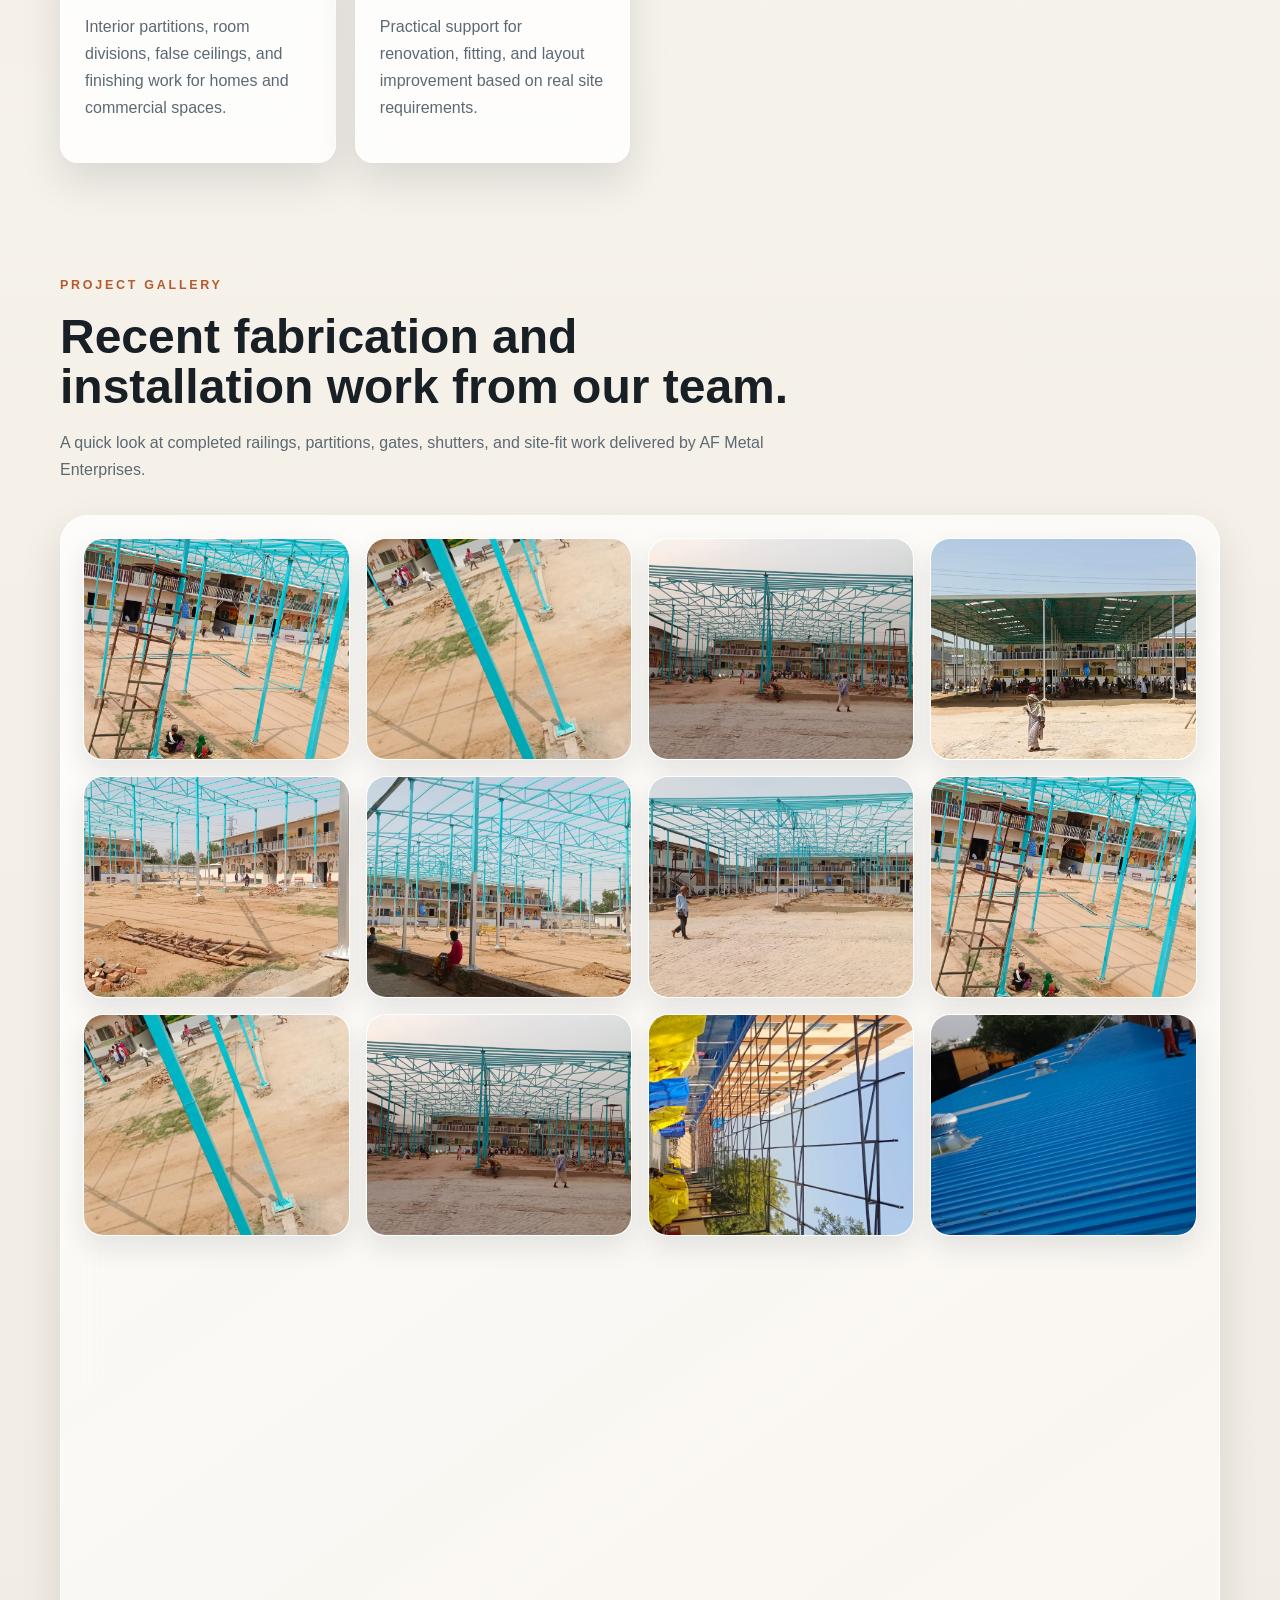
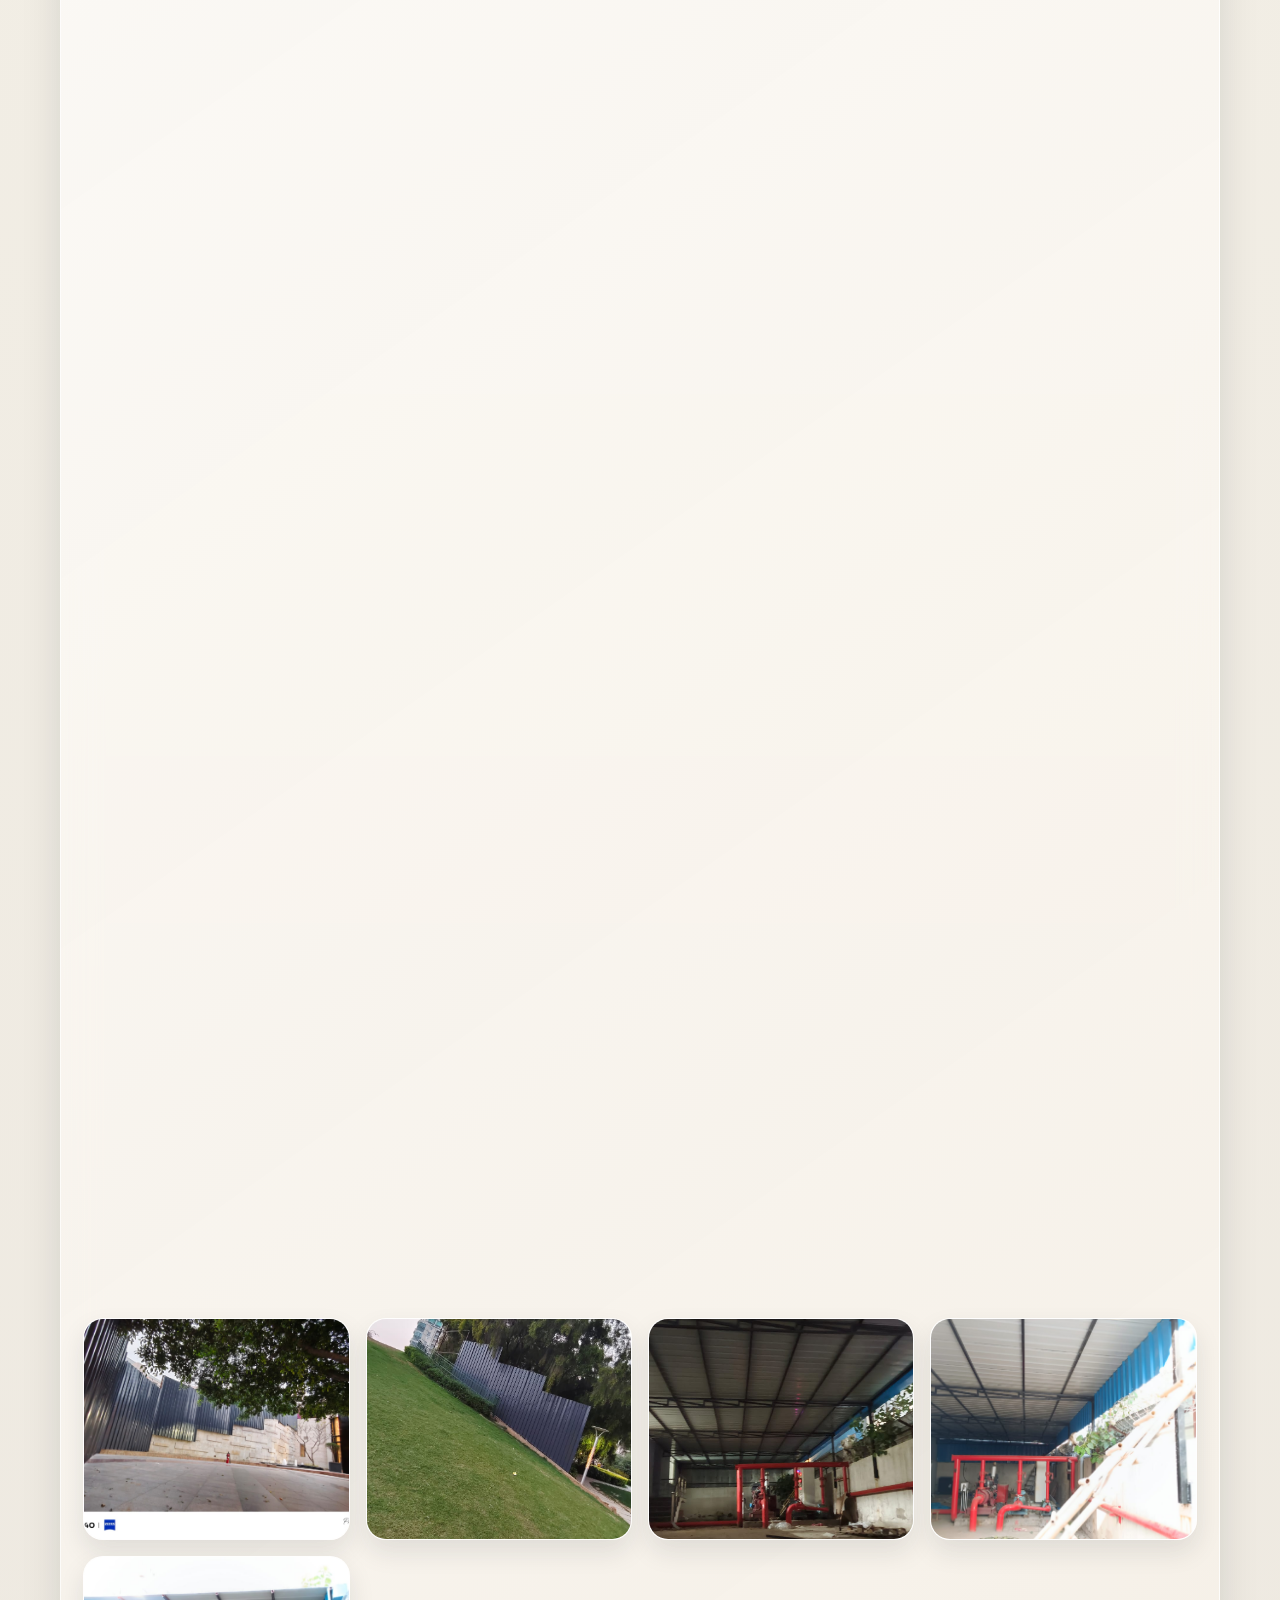
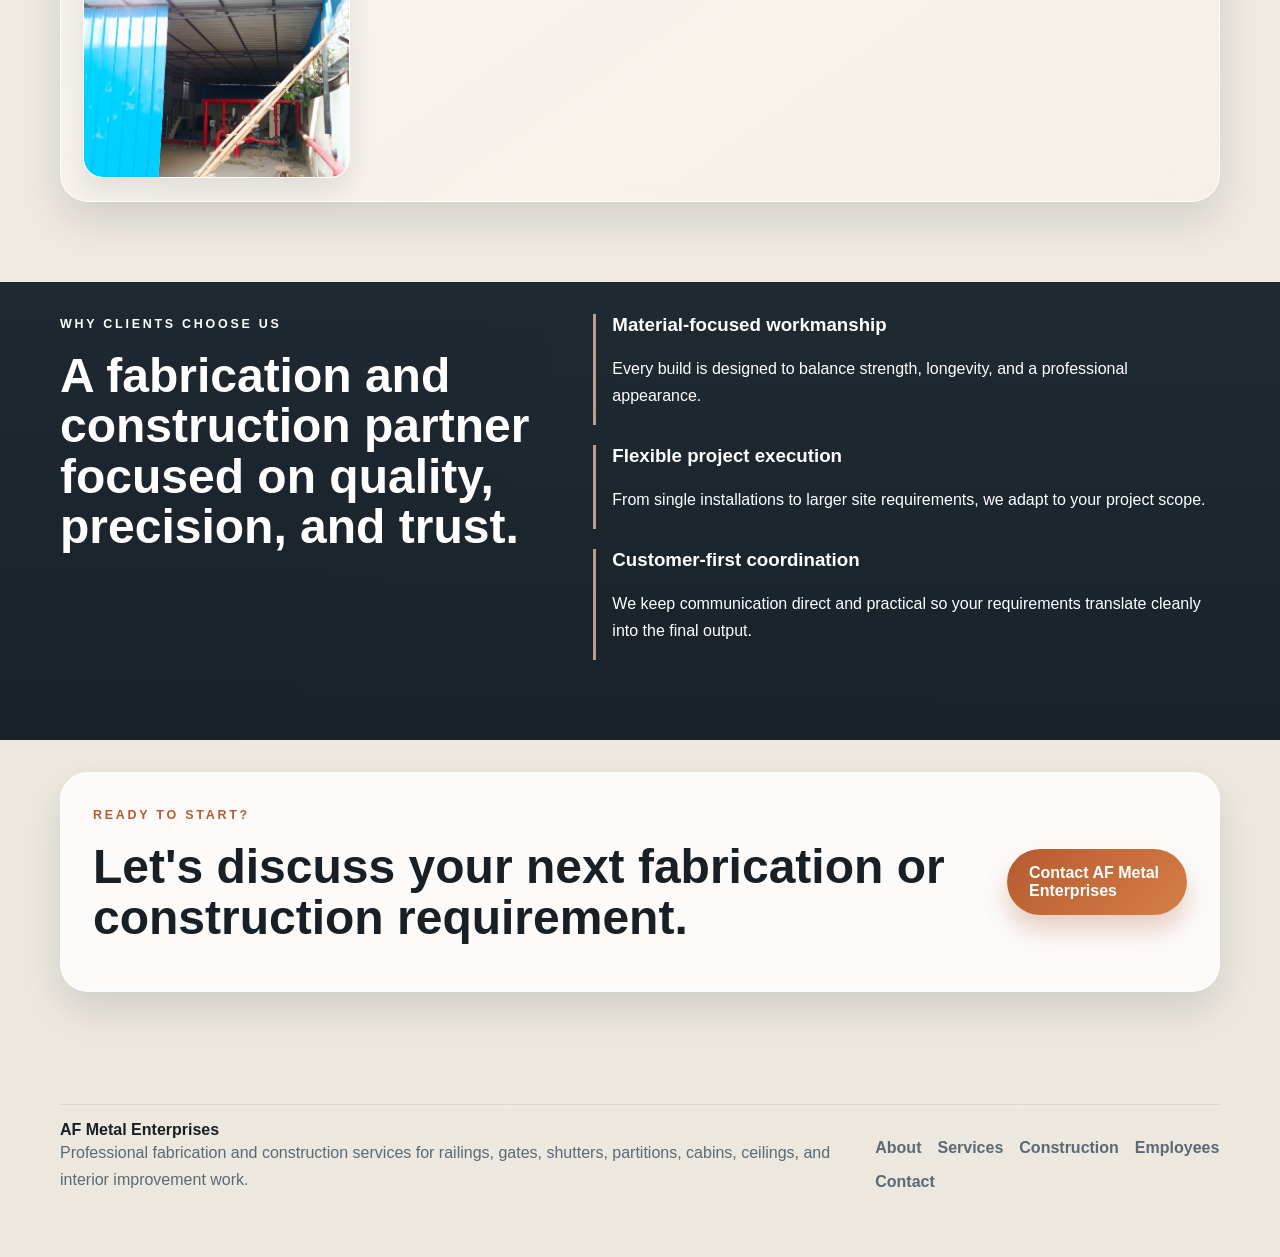
==== commit e71ff349: "Add files via upload" ====
--- a/index.html
+++ b/index.html
@@ -3,10 +3,10 @@
 <head>
   <meta charset="UTF-8">
   <meta name="viewport" content="width=device-width, initial-scale=1.0">
-  <title>AF Metal Enterprises | Precision Metal Fabrication</title>
+  <title>AF Metal Enterprises | Fabrication & Construction Solutions</title>
   <meta
     name="description"
-    content="AF Metal Enterprises delivers reliable metal fabrication solutions including railings, gates, shutters, partitions, cabins, and ceiling systems."
+    content="AF Metal Enterprises delivers reliable metal fabrication and construction solutions including railings, gates, shutters, partitions, cabins, ceiling systems, and interior improvement work."
   >
   <link rel="preconnect" href="https://fonts.googleapis.com">
   <link rel="preconnect" href="https://fonts.gstatic.com" crossorigin>
@@ -32,6 +32,7 @@
         <a class="active" href="index.html">Home</a>
         <a href="about.html">About</a>
         <a href="services.html">Services</a>
+        <a href="construction.html">Construction</a>
         <a href="team.html">Employees</a>
         <a href="contact.html">Contact</a>
       </nav>
@@ -53,10 +54,10 @@
       <div class="container hero-grid">
         <div class="hero-copy">
           <p class="eyebrow">Built for strength. Finished for impact.</p>
-          <h1>Metal solutions that shape safer, sharper, and more professional spaces.</h1>
+          <h1>Fabrication and construction solutions for stronger, smarter, more complete spaces.</h1>
           <p class="lead">
-            AF Metal Enterprises crafts durable railing systems, gates, shutters, partitions,
-            cabins, and ceiling solutions for residential, commercial, and industrial projects.
+            AF Metal Enterprises delivers durable metalwork along with practical construction and
+            interior improvement services for residential, commercial, and industrial projects.
           </p>
           <div class="hero-actions">
             <a class="button button-primary" href="services.html">Explore Services</a>
@@ -64,6 +65,7 @@
           </div>
           <ul class="hero-points">
             <li>Custom fabrication and fitting</li>
+            <li>Inside-house partition and interior work</li>
             <li>Professional installation support</li>
             <li>Reliable finish quality across every project</li>
           </ul>
@@ -74,8 +76,8 @@
             <strong>Premium metal craftsmanship for homes and businesses</strong>
           </div>
           <div class="hero-card hero-card-accent">
-            <span>Partitions & Cabins</span>
-            <strong>Functional interiors with a clean modern finish</strong>
+            <span>Construction & Interiors</span>
+            <strong>Partitions, cabins, ceilings, and improvement work for practical spaces</strong>
           </div>
           <div class="hero-stat-grid">
             <div class="hero-stat">
@@ -125,6 +127,14 @@
           <article class="feature-card">
             <h3>Ceiling Solutions</h3>
             <p>Well-finished ceiling systems that complete interiors with clean lines and practical performance.</p>
+          </article>
+          <article class="feature-card">
+            <h3>Construction Work</h3>
+            <p>Interior partitions, room divisions, false ceilings, and finishing work for homes and commercial spaces.</p>
+          </article>
+          <article class="feature-card">
+            <h3>Site Improvement</h3>
+            <p>Practical support for renovation, fitting, and layout improvement based on real site requirements.</p>
           </article>
         </div>
       </div>
@@ -196,7 +206,7 @@
       <div class="container split-section">
         <div>
           <p class="eyebrow">Why clients choose us</p>
-          <h2>A fabrication partner focused on quality, precision, and trust.</h2>
+          <h2>A fabrication and construction partner focused on quality, precision, and trust.</h2>
         </div>
         <div class="check-list">
           <div>
@@ -219,7 +229,7 @@
       <div class="container cta-banner">
         <div>
           <p class="eyebrow">Ready to start?</p>
-          <h2>Let’s discuss your next metal fabrication requirement.</h2>
+          <h2>Let&apos;s discuss your next fabrication or construction requirement.</h2>
         </div>
         <a class="button button-primary" href="contact.html">Contact AF Metal Enterprises</a>
       </div>
@@ -230,11 +240,12 @@
     <div class="container footer-wrap">
       <div>
         <strong>AF Metal Enterprises</strong>
-        <p>Professional metal fabrication for railings, gates, shutters, partitions, cabins, and ceilings.</p>
+        <p>Professional fabrication and construction services for railings, gates, shutters, partitions, cabins, ceilings, and interior improvement work.</p>
       </div>
       <div class="footer-links">
         <a href="about.html">About</a>
         <a href="services.html">Services</a>
+        <a href="construction.html">Construction</a>
         <a href="team.html">Employees</a>
         <a href="contact.html">Contact</a>
       </div>
